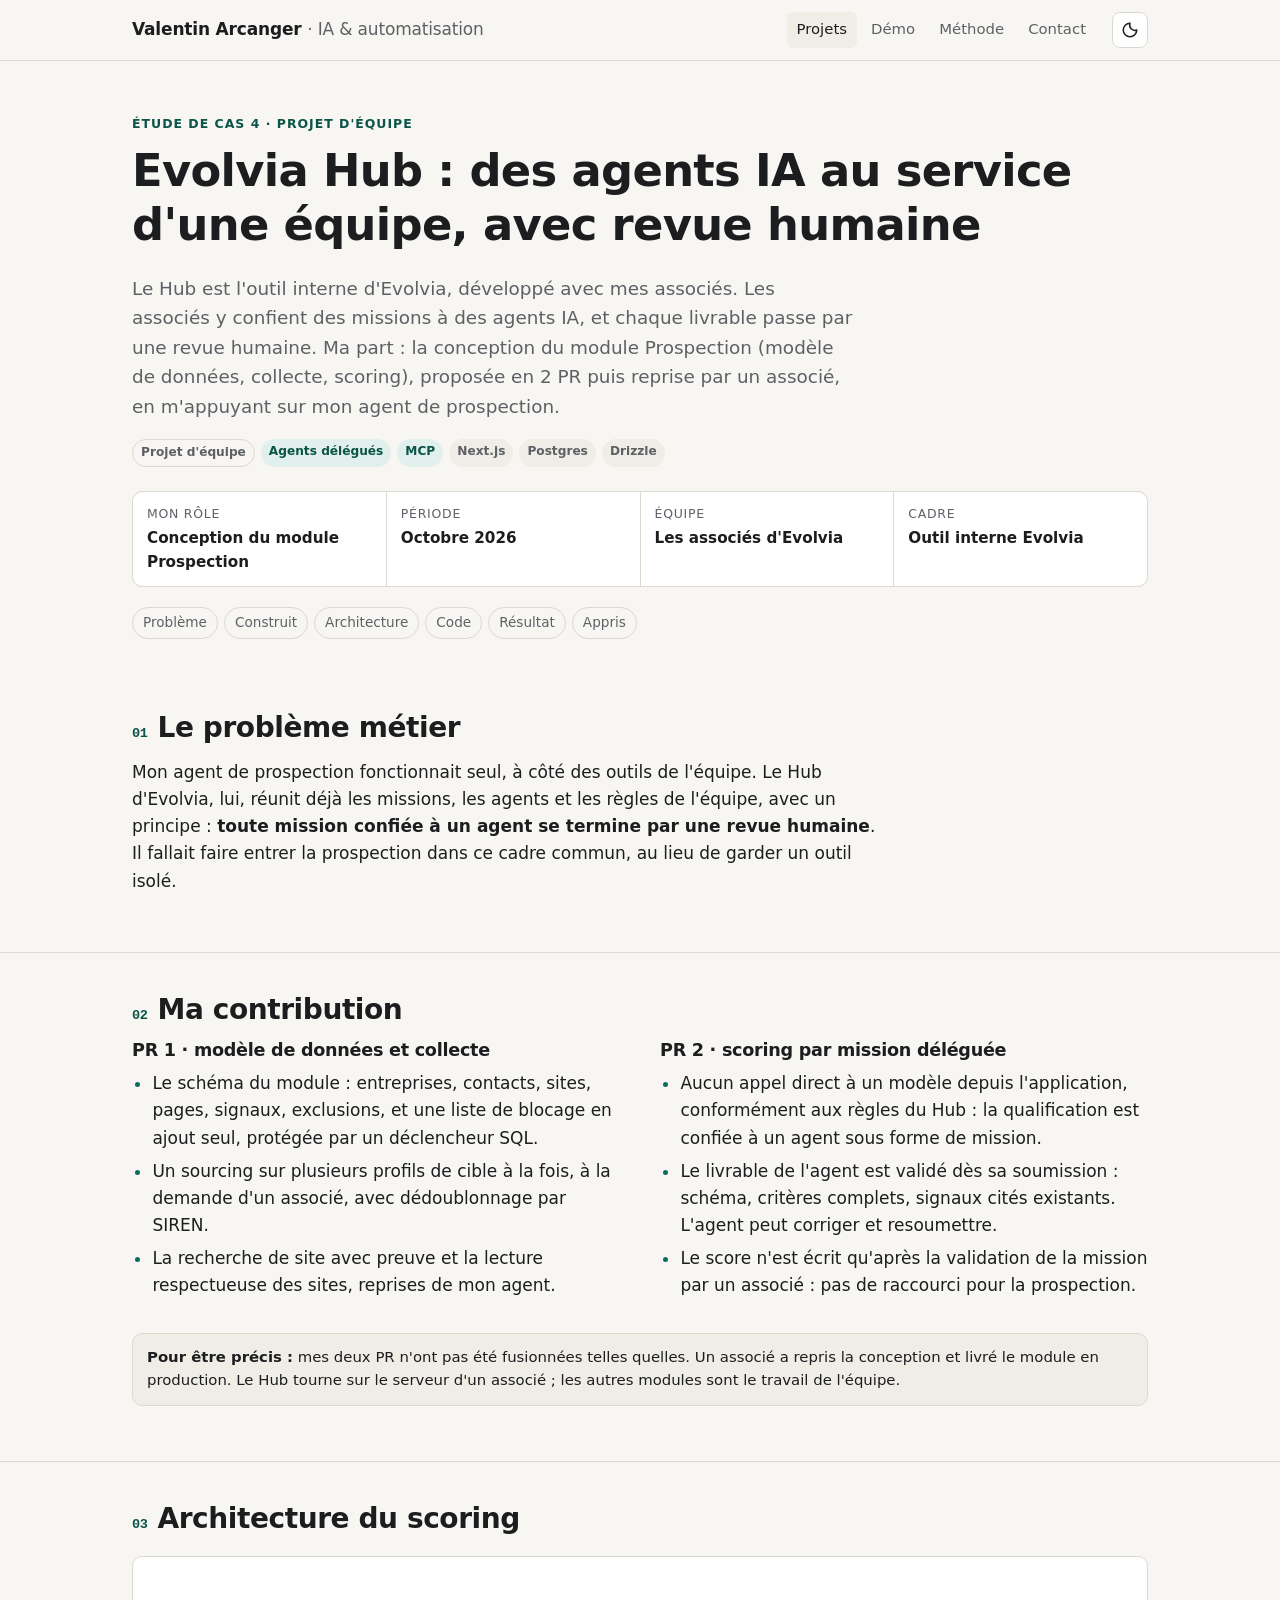
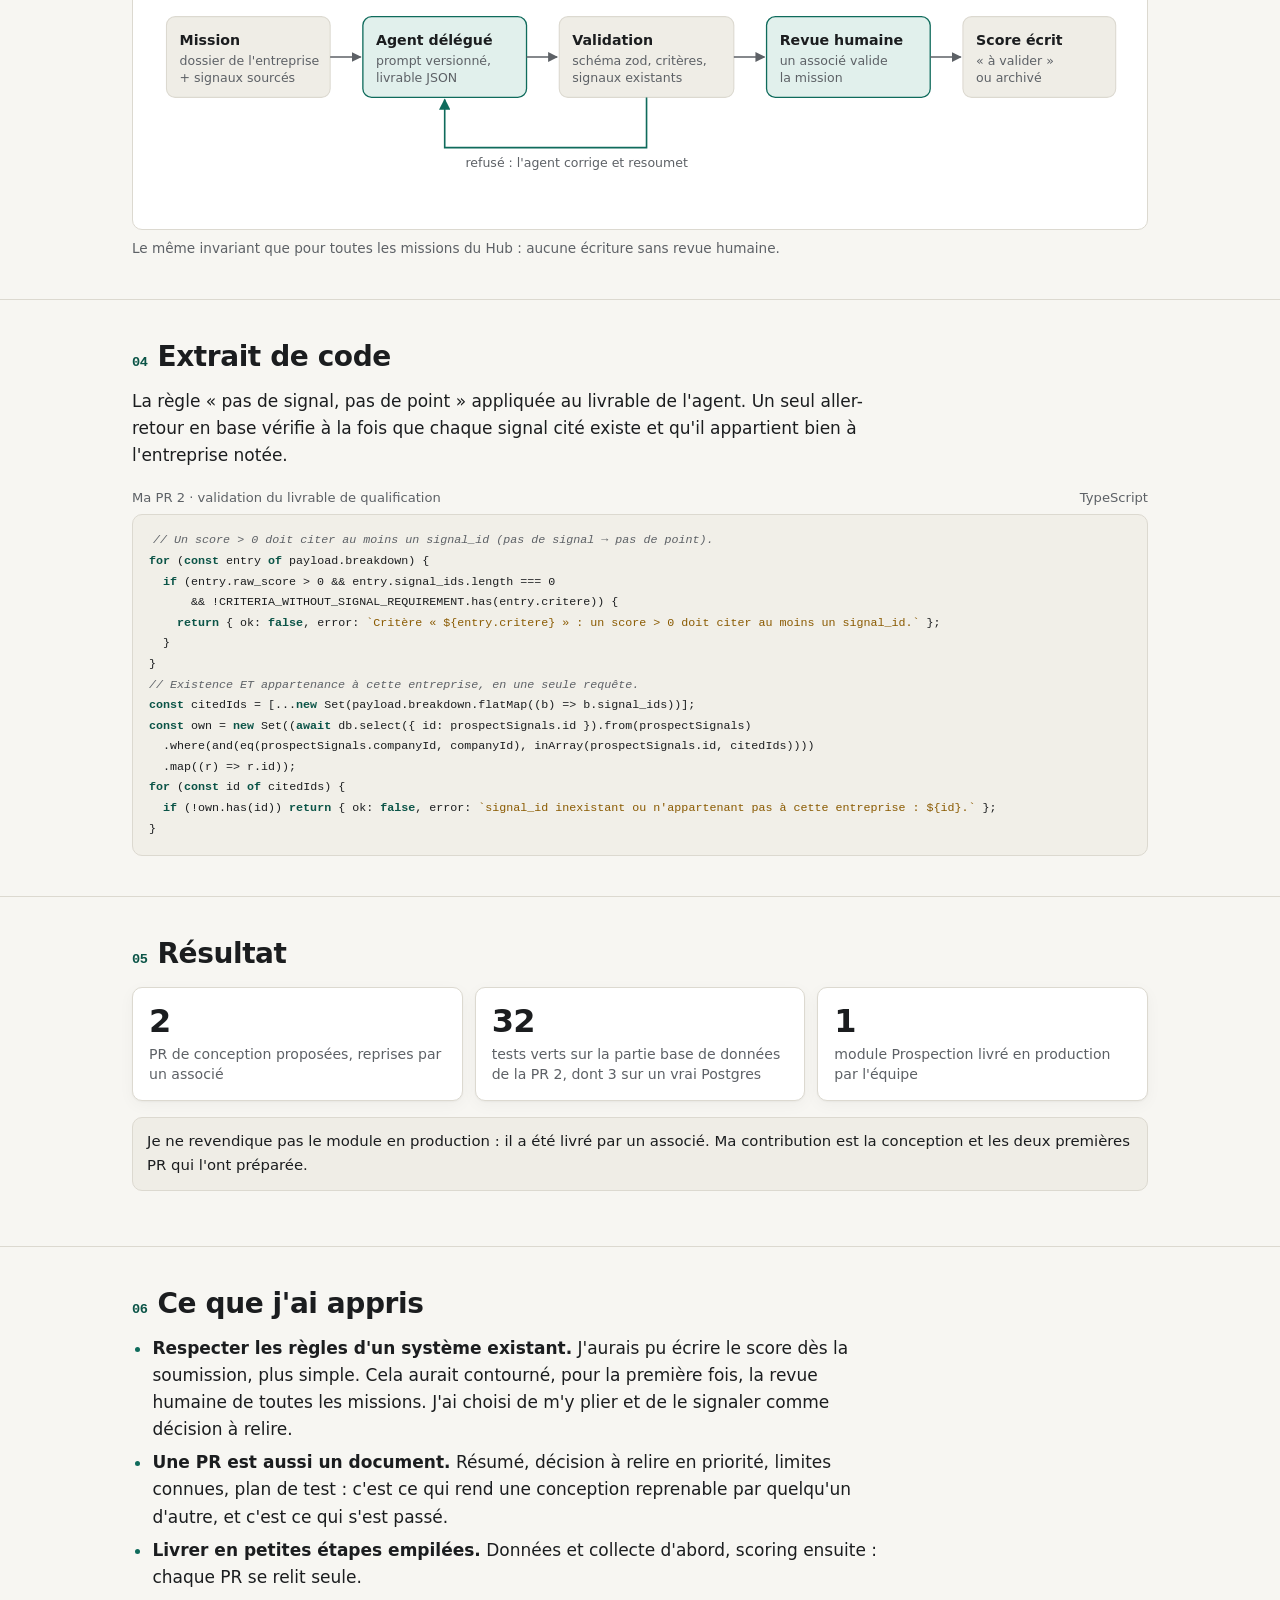
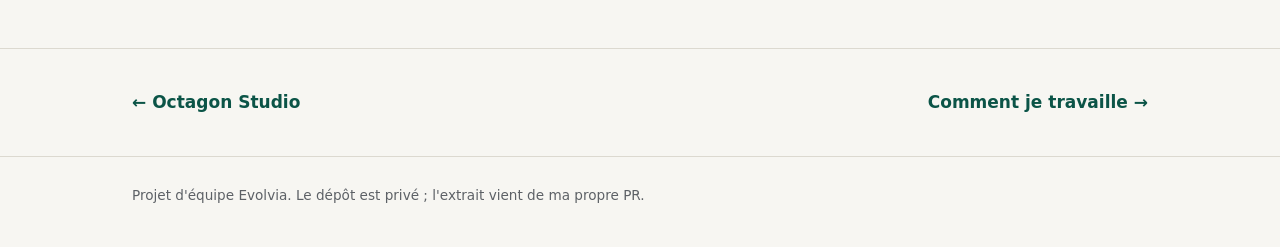
==== evolvia-hub.html @ 89339f16 "Portfolio : accueil, 4 études de cas, démo Score Algo Co-Authored-By: Claude Opus 5.5 <noreply@anthr" ====
<!doctype html>
<html lang="fr">
<head>
<meta charset="utf-8">
<meta name="viewport" content="width=device-width, initial-scale=1">
<title>Evolvia Hub — Valentin Arcanger</title>
<meta name="description" content="Étude de cas : le hub interne d'Evolvia, projet d'équipe ; conception du module Prospection.">
<link rel="icon" href="assets/favicon.svg" type="image/svg+xml">
<link rel="stylesheet" href="assets/style.css">
<script src="assets/theme.js"></script>
</head>
<body>
<header class="site-header">
  <div class="wrap">
    <a class="brand" href="index.html"><b class="full">Valentin Arcanger</b><b class="short">V. Arcanger</b> <span>· IA &amp; automatisation</span></a>
    <nav class="nav" aria-label="Navigation principale">
      <a href="index.html#projets" aria-current="page">Projets</a>
      <a href="demo.html">Démo</a>
      <a class="hide-sm" href="index.html#methode">Méthode</a>
      <a href="index.html#contact">Contact</a>
    </nav>
    <button class="theme-btn" type="button" aria-label="Changer de thème"><svg viewBox="0 0 24 24" fill="none" stroke="currentColor" stroke-width="2" stroke-linecap="round" stroke-linejoin="round" aria-hidden="true"><path d="M12 3a9 9 0 1 0 9 9 7 7 0 0 1-9-9z"/></svg></button>
  </div>
</header>

<main class="case">
  <div class="wrap">
    <div class="case-hero">
      <span class="eyebrow">Étude de cas 4 · projet d'équipe</span>
      <h1>Evolvia Hub : des agents IA au service d'une équipe, avec revue humaine</h1>
      <p class="lead">Le Hub est l'outil interne d'Evolvia, développé avec mes associés. Les associés y confient des missions à des agents IA, et chaque livrable passe par une revue humaine. Ma part : la conception du module Prospection (modèle de données, collecte, scoring), proposée en 2 PR puis reprise par un associé, en m'appuyant sur mon agent de prospection.</p>
      <div class="tags"><span class="tag status">Projet d'équipe</span><span class="tag ai">Agents délégués</span><span class="tag ai">MCP</span><span class="tag">Next.js</span><span class="tag">Postgres</span><span class="tag">Drizzle</span></div>
      <dl class="facts">
        <div><dt>Mon rôle</dt><dd>Conception du module Prospection</dd></div>
        <div><dt>Période</dt><dd>Octobre 2026</dd></div>
        <div><dt>Équipe</dt><dd>Les associés d'Evolvia</dd></div>
        <div><dt>Cadre</dt><dd>Outil interne Evolvia</dd></div>
      </dl>
      <nav class="toc" aria-label="Sommaire">
        <a href="#probleme">Problème</a><a href="#construit">Construit</a><a href="#architecture">Architecture</a><a href="#code">Code</a><a href="#resultat">Résultat</a><a href="#appris">Appris</a>
      </nav>
    </div>
  </div>

  <section id="probleme">
    <div class="wrap prose">
      <h2><span class="n">01</span>Le problème métier</h2>
      <p>Mon agent de prospection fonctionnait seul, à côté des outils de l'équipe. Le Hub d'Evolvia, lui, réunit déjà les missions, les agents et les règles de l'équipe, avec un principe : <b>toute mission confiée à un agent se termine par une revue humaine</b>. Il fallait faire entrer la prospection dans ce cadre commun, au lieu de garder un outil isolé.</p>
    </div>
  </section>

  <section id="construit">
    <div class="wrap">
      <h2><span class="n">02</span>Ma contribution</h2>
      <div class="split">
        <div class="prose">
          <h3>PR 1 · modèle de données et collecte</h3>
          <ul>
            <li>Le schéma du module : entreprises, contacts, sites, pages, signaux, exclusions, et une liste de blocage en ajout seul, protégée par un déclencheur SQL.</li>
            <li>Un sourcing sur plusieurs profils de cible à la fois, à la demande d'un associé, avec dédoublonnage par SIREN.</li>
            <li>La recherche de site avec preuve et la lecture respectueuse des sites, reprises de mon agent.</li>
          </ul>
        </div>
        <div class="prose">
          <h3>PR 2 · scoring par mission déléguée</h3>
          <ul>
            <li>Aucun appel direct à un modèle depuis l'application, conformément aux règles du Hub : la qualification est confiée à un agent sous forme de mission.</li>
            <li>Le livrable de l'agent est validé dès sa soumission : schéma, critères complets, signaux cités existants. L'agent peut corriger et resoumettre.</li>
            <li>Le score n'est écrit qu'après la validation de la mission par un associé : pas de raccourci pour la prospection.</li>
          </ul>
        </div>
      </div>
      <p class="note"><strong>Pour être précis :</strong> mes deux PR n'ont pas été fusionnées telles quelles. Un associé a repris la conception et livré le module en production. Le Hub tourne sur le serveur d'un associé ; les autres modules sont le travail de l'équipe.</p>
    </div>
  </section>

  <section id="architecture">
    <div class="wrap">
      <h2><span class="n">03</span>Architecture du scoring</h2>
      <figure>
        <div class="diagram">
          <svg viewBox="0 0 900 220" role="img" aria-labelledby="ha-t ha-d">
            <title id="ha-t">Scoring par mission déléguée</title>
            <desc id="ha-d">Le Hub crée une mission de qualification, un agent soumet un livrable JSON, le Hub le valide, un associé relit la mission, et seulement alors le score est écrit.</desc>
            <defs>
              <marker id="dh" viewBox="0 0 10 10" refX="9" refY="5" markerWidth="7" markerHeight="7" orient="auto"><path class="head" d="M0 0 L10 5 L0 10 z"/></marker>
              <marker id="dha" viewBox="0 0 10 10" refX="9" refY="5" markerWidth="7" markerHeight="7" orient="auto"><path class="head-accent" d="M0 0 L10 5 L0 10 z"/></marker>
            </defs>
            <rect class="box" x="16" y="40" width="150" height="74" rx="8"/><text x="28" y="66" class="t-head">Mission</text><text x="28" y="84" class="t-muted">dossier de l'entreprise</text><text x="28" y="100" class="t-muted">+ signaux sourcés</text>
            <rect class="box-accent" x="196" y="40" width="150" height="74" rx="8"/><text x="208" y="66" class="t-head">Agent délégué</text><text x="208" y="84" class="t-muted">prompt versionné,</text><text x="208" y="100" class="t-muted">livrable JSON</text>
            <rect class="box" x="376" y="40" width="160" height="74" rx="8"/><text x="388" y="66" class="t-head">Validation</text><text x="388" y="84" class="t-muted">schéma zod, critères,</text><text x="388" y="100" class="t-muted">signaux existants</text>
            <rect class="box-accent" x="566" y="40" width="150" height="74" rx="8"/><text x="578" y="66" class="t-head">Revue humaine</text><text x="578" y="84" class="t-muted">un associé valide</text><text x="578" y="100" class="t-muted">la mission</text>
            <rect class="box" x="746" y="40" width="140" height="74" rx="8"/><text x="758" y="66" class="t-head">Score écrit</text><text x="758" y="84" class="t-muted">« à valider »</text><text x="758" y="100" class="t-muted">ou archivé</text>
            <path class="arrow" d="M166 77 H194" marker-end="url(#dh)"/>
            <path class="arrow" d="M346 77 H374" marker-end="url(#dh)"/>
            <path class="arrow" d="M536 77 H564" marker-end="url(#dh)"/>
            <path class="arrow" d="M716 77 H744" marker-end="url(#dh)"/>
            <path class="arrow-accent" d="M456 114 V160 H271 V116" marker-end="url(#dha)"/>
            <text x="290" y="178" class="t-muted">refusé : l'agent corrige et resoumet</text>
          </svg>
        </div>
        <figcaption>Le même invariant que pour toutes les missions du Hub : aucune écriture sans revue humaine.</figcaption>
      </figure>
    </div>
  </section>

  <section id="code">
    <div class="wrap">
      <h2><span class="n">04</span>Extrait de code</h2>
      <div class="prose"><p>La règle « pas de signal, pas de point » appliquée au livrable de l'agent. Un seul aller-retour en base vérifie à la fois que chaque signal cité existe et qu'il appartient bien à l'entreprise notée.</p></div>
      <div class="code-head"><span>Ma PR 2 · validation du livrable de qualification</span><span>TypeScript</span></div>
<pre class="code"><code><span class="c">// Un score > 0 doit citer au moins un signal_id (pas de signal → pas de point).</span>
<span class="k">for</span> (<span class="k">const</span> entry <span class="k">of</span> payload.breakdown) {
  <span class="k">if</span> (entry.raw_score &gt; 0 &amp;&amp; entry.signal_ids.length === 0
      &amp;&amp; !CRITERIA_WITHOUT_SIGNAL_REQUIREMENT.has(entry.critere)) {
    <span class="k">return</span> { ok: <span class="k">false</span>, error: <span class="s">`Critère « ${entry.critere} » : un score &gt; 0 doit citer au moins un signal_id.`</span> };
  }
}
<span class="c">// Existence ET appartenance à cette entreprise, en une seule requête.</span>
<span class="k">const</span> citedIds = [...<span class="k">new</span> Set(payload.breakdown.flatMap((b) =&gt; b.signal_ids))];
<span class="k">const</span> own = <span class="k">new</span> Set((<span class="k">await</span> db.select({ id: prospectSignals.id }).from(prospectSignals)
  .where(and(eq(prospectSignals.companyId, companyId), inArray(prospectSignals.id, citedIds))))
  .map((r) =&gt; r.id));
<span class="k">for</span> (<span class="k">const</span> id <span class="k">of</span> citedIds) {
  <span class="k">if</span> (!own.has(id)) <span class="k">return</span> { ok: <span class="k">false</span>, error: <span class="s">`signal_id inexistant ou n'appartenant pas à cette entreprise : ${id}.`</span> };
}</code></pre>
    </div>
  </section>

  <section id="resultat">
    <div class="wrap">
      <h2><span class="n">05</span>Résultat</h2>
      <div class="results">
        <div class="stat"><b>2</b><span>PR de conception proposées, reprises par un associé</span></div>
        <div class="stat"><b>32</b><span>tests verts sur la partie base de données de la PR 2, dont 3 sur un vrai Postgres</span></div>
        <div class="stat"><b>1</b><span>module Prospection livré en production par l'équipe</span></div>
      </div>
      <p class="note">Je ne revendique pas le module en production : il a été livré par un associé. Ma contribution est la conception et les deux premières PR qui l'ont préparée.</p>
    </div>
  </section>

  <section id="appris">
    <div class="wrap prose">
      <h2><span class="n">06</span>Ce que j'ai appris</h2>
      <ul>
        <li><b>Respecter les règles d'un système existant.</b> J'aurais pu écrire le score dès la soumission, plus simple. Cela aurait contourné, pour la première fois, la revue humaine de toutes les missions. J'ai choisi de m'y plier et de le signaler comme décision à relire.</li>
        <li><b>Une PR est aussi un document.</b> Résumé, décision à relire en priorité, limites connues, plan de test : c'est ce qui rend une conception reprenable par quelqu'un d'autre, et c'est ce qui s'est passé.</li>
        <li><b>Livrer en petites étapes empilées.</b> Données et collecte d'abord, scoring ensuite : chaque PR se relit seule.</li>
      </ul>
    </div>
  </section>

  <section>
    <div class="wrap case-nav">
      <a href="octagon.html">← Octagon Studio</a>
      <a href="index.html#methode">Comment je travaille →</a>
    </div>
  </section>
</main>

<footer class="site-footer">
  <div class="wrap">Projet d'équipe Evolvia. Le dépôt est privé ; l'extrait vient de ma propre PR.</div>
</footer>
</body>
</html>
---- assets/style.css ----
/* Portfolio — Valentin Arcanger. Aucune dépendance externe. */

:root {
  --bg: #f7f6f2;
  --surface: #ffffff;
  --surface-2: #efede6;
  --text: #1b1d1f;
  --muted: #5d6166;
  --line: #dcd9d0;
  --accent: #0f6b5c;
  --accent-soft: #e1f0ec;
  --accent-text: #0b5447;
  --warn: #8a5a00;
  --warn-soft: #fbf0d9;
  --code-bg: #f1efe8;
  --shadow: 0 1px 2px rgb(0 0 0 / 0.04), 0 4px 16px rgb(0 0 0 / 0.04);
  --radius: 10px;
  --maxw: 1080px;
  --font: ui-sans-serif, system-ui, -apple-system, "Segoe UI", Roboto, "Helvetica Neue", Arial, sans-serif;
  --mono: ui-monospace, "SF Mono", Menlo, Consolas, "Liberation Mono", monospace;
  color-scheme: light;
}

@media (prefers-color-scheme: dark) {
  :root:not([data-theme="light"]) {
    --bg: #121416;
    --surface: #1a1d20;
    --surface-2: #22262a;
    --text: #e9e7e2;
    --muted: #a3a7ab;
    --line: #2f3439;
    --accent: #4cc2aa;
    --accent-soft: #15302b;
    --accent-text: #7fd9c6;
    --warn: #e7b65a;
    --warn-soft: #2e2615;
    --code-bg: #16191c;
    --shadow: none;
    color-scheme: dark;
  }
}
:root[data-theme="dark"] {
  --bg: #121416;
  --surface: #1a1d20;
  --surface-2: #22262a;
  --text: #e9e7e2;
  --muted: #a3a7ab;
  --line: #2f3439;
  --accent: #4cc2aa;
  --accent-soft: #15302b;
  --accent-text: #7fd9c6;
  --warn: #e7b65a;
  --warn-soft: #2e2615;
  --code-bg: #16191c;
  --shadow: none;
  color-scheme: dark;
}

*, *::before, *::after { box-sizing: border-box; }
html { -webkit-text-size-adjust: 100%; scroll-behavior: smooth; }
body {
  margin: 0;
  background: var(--bg);
  color: var(--text);
  font: 400 17px/1.6 var(--font);
  -webkit-font-smoothing: antialiased;
}
img, svg { max-width: 100%; height: auto; display: block; }
a { color: var(--accent-text); text-underline-offset: 3px; text-decoration-thickness: 1px; }
a:hover { text-decoration-thickness: 2px; }
:focus-visible { outline: 2px solid var(--accent); outline-offset: 2px; border-radius: 4px; }
[hidden] { display: none !important; }

h1, h2, h3 { line-height: 1.2; letter-spacing: -0.015em; margin: 0 0 0.5em; }
h1 { font-size: clamp(1.9rem, 4.2vw, 2.8rem); font-weight: 700; }
h2 { font-size: clamp(1.35rem, 2.6vw, 1.75rem); font-weight: 650; margin-top: 0; }
h3 { font-size: 1.1rem; font-weight: 650; }
p { margin: 0 0 1em; }
ul, ol { padding-left: 1.2em; margin: 0 0 1em; }
li { margin-bottom: 0.35em; }
code { font-family: var(--mono); font-size: 0.88em; background: var(--code-bg); padding: 0.1em 0.35em; border-radius: 4px; }
small, .small { font-size: 0.875rem; }
.muted { color: var(--muted); }

.wrap { max-width: var(--maxw); margin: 0 auto; padding: 0 16px; }
@media (min-width: 720px) { .wrap { padding: 0 32px; } }

/* ── En-tête ─────────────────────────────────────────────────────────── */
.site-header {
  position: sticky; top: 0; z-index: 10;
  background: color-mix(in srgb, var(--bg) 88%, transparent);
  backdrop-filter: saturate(1.4) blur(8px);
  -webkit-backdrop-filter: saturate(1.4) blur(8px);
  border-bottom: 1px solid var(--line);
}
.site-header .wrap { display: flex; align-items: center; gap: 16px; min-height: 60px; }
.brand { font-weight: 700; color: var(--text); text-decoration: none; letter-spacing: -0.01em; white-space: nowrap; }
.brand span { color: var(--muted); font-weight: 500; }
.brand b { font-weight: 700; }
.brand .short { display: none; }
.nav { display: flex; gap: 4px; margin-left: auto; align-items: center; }
.nav a {
  color: var(--muted); text-decoration: none; font-size: 0.93rem;
  padding: 6px 10px; border-radius: 6px;
}
.nav a:hover, .nav a[aria-current="page"] { color: var(--text); background: var(--surface-2); }
.theme-btn {
  border: 1px solid var(--line); background: var(--surface); color: var(--text);
  width: 36px; height: 36px; border-radius: 8px; cursor: pointer; display: grid; place-items: center;
  flex: none;
}
.theme-btn svg { width: 18px; height: 18px; }
@media (max-width: 640px) {
  .nav .hide-sm { display: none; }
  .brand span, .brand .full { display: none; }
  .brand .short { display: inline; }
  .site-header .wrap { gap: 8px; }
  .brand { min-width: 0; overflow: hidden; text-overflow: ellipsis; font-size: 0.95rem; }
  .nav { gap: 0; }
  .nav a { padding: 6px 7px; font-size: 0.88rem; }
}

/* ── Sections ────────────────────────────────────────────────────────── */
section { padding: 56px 0; }
section + section { border-top: 1px solid var(--line); }
.eyebrow {
  display: inline-block; font-size: 0.78rem; font-weight: 600; letter-spacing: 0.08em;
  text-transform: uppercase; color: var(--accent-text); margin-bottom: 10px;
}
.lead { font-size: 1.15rem; color: var(--muted); max-width: 62ch; }

.hero { padding: 64px 0 48px; }
.hero h1 { max-width: 22ch; }
.hero .lead { margin-top: 12px; }
.hero-actions { display: flex; flex-wrap: wrap; gap: 10px; margin-top: 24px; }

.btn {
  display: inline-flex; align-items: center; gap: 8px; text-decoration: none;
  padding: 10px 16px; border-radius: 8px; font-weight: 600; font-size: 0.95rem;
  border: 1px solid var(--line); color: var(--text); background: var(--surface);
}
.btn:hover { border-color: var(--muted); }
.btn.primary { background: var(--accent); border-color: var(--accent); color: #fff; }
:root[data-theme="dark"] .btn.primary { color: #0d1a17; }
@media (prefers-color-scheme: dark) { :root:not([data-theme="light"]) .btn.primary { color: #0d1a17; } }

/* ── Chiffres ────────────────────────────────────────────────────────── */
.stats { display: grid; grid-template-columns: repeat(2, 1fr); gap: 12px; margin-top: 36px; }
@media (min-width: 860px) { .stats { grid-template-columns: repeat(4, 1fr); } }
.stat {
  background: var(--surface); border: 1px solid var(--line); border-radius: var(--radius);
  padding: 16px; box-shadow: var(--shadow);
}
.stat b { display: block; font-size: clamp(1.5rem, 3vw, 2rem); line-height: 1.1; letter-spacing: -0.02em; font-variant-numeric: tabular-nums; }
.stat span { display: block; color: var(--muted); font-size: 0.88rem; margin-top: 6px; line-height: 1.4; }
.estimate {
  margin-top: 12px; padding: 12px 14px; border-radius: var(--radius);
  background: var(--warn-soft); color: var(--text); font-size: 0.93rem;
  border: 1px solid color-mix(in srgb, var(--warn) 30%, transparent);
}
.estimate strong { color: var(--warn); }

/* ── Cartes projets ──────────────────────────────────────────────────── */
.projects { display: grid; gap: 16px; margin-top: 24px; }
@media (min-width: 860px) { .projects { grid-template-columns: repeat(2, 1fr); } .projects .card.main { grid-column: 1 / -1; } }
.card {
  position: relative; display: flex; flex-direction: column; gap: 10px;
  background: var(--surface); border: 1px solid var(--line); border-radius: var(--radius);
  padding: 22px; box-shadow: var(--shadow); color: inherit; text-decoration: none;
  transition: border-color 0.15s;
}
.card:hover { border-color: var(--accent); }
.card h3 { font-size: 1.2rem; margin: 0; }
.card p { margin: 0; color: var(--muted); }
.card .more { margin-top: auto; padding-top: 6px; font-weight: 600; color: var(--accent-text); font-size: 0.93rem; }
.tags { display: flex; flex-wrap: wrap; gap: 6px; }
.tag {
  font-size: 0.76rem; font-weight: 600; padding: 3px 8px; border-radius: 999px;
  background: var(--surface-2); color: var(--muted); white-space: nowrap;
}
.tag.ai { background: var(--accent-soft); color: var(--accent-text); }
.tag.status { background: transparent; border: 1px solid var(--line); }
.card-figures { display: flex; flex-wrap: wrap; gap: 8px 22px; font-size: 0.9rem; color: var(--muted); }
.card-figures b { color: var(--text); font-variant-numeric: tabular-nums; }

/* ── Méthode ─────────────────────────────────────────────────────────── */
.steps { display: grid; gap: 12px; margin-top: 24px; counter-reset: step; }
@media (min-width: 860px) { .steps { grid-template-columns: repeat(5, 1fr); } }
.step {
  background: var(--surface); border: 1px solid var(--line); border-radius: var(--radius);
  padding: 16px; counter-increment: step;
}
.step::before {
  content: counter(step, decimal-leading-zero); display: block;
  font: 600 0.8rem var(--mono); color: var(--accent-text); margin-bottom: 6px;
}
.step h3 { margin-bottom: 6px; }
.step p { margin: 0; font-size: 0.92rem; color: var(--muted); }

.split { display: grid; gap: 24px; }
@media (min-width: 860px) { .split { grid-template-columns: 1fr 1fr; gap: 40px; } }

.others { display: grid; gap: 12px; margin-top: 16px; }
.other { border-left: 3px solid var(--line); padding: 2px 0 2px 14px; }
.other h3 { margin: 0 0 4px; font-size: 1rem; }
.other p { margin: 0; color: var(--muted); font-size: 0.95rem; }

/* ── Étude de cas ────────────────────────────────────────────────────── */
.case-hero { padding: 48px 0 32px; }
.case-hero .tags { margin-top: 14px; }
.facts {
  display: grid; grid-template-columns: repeat(2, 1fr); gap: 1px; margin-top: 24px;
  background: var(--line); border: 1px solid var(--line); border-radius: var(--radius); overflow: hidden;
}
@media (min-width: 720px) { .facts { grid-template-columns: repeat(4, 1fr); } }
.facts div { background: var(--surface); padding: 12px 14px; }
.facts dt { font-size: 0.78rem; color: var(--muted); text-transform: uppercase; letter-spacing: 0.06em; }
.facts dd { margin: 2px 0 0; font-weight: 600; font-size: 0.95rem; }

.toc { display: flex; flex-wrap: wrap; gap: 6px; margin-top: 20px; }
.toc a { font-size: 0.85rem; text-decoration: none; padding: 4px 10px; border: 1px solid var(--line); border-radius: 999px; color: var(--muted); }
.toc a:hover { color: var(--text); border-color: var(--muted); }

.case section { padding: 40px 0; }
.case h2 { display: flex; align-items: baseline; gap: 10px; }
.case h2 .n { font: 600 0.85rem var(--mono); color: var(--accent-text); }
.prose > * { max-width: 70ch; }
.prose > pre, .prose > figure { max-width: none; }
.prose ul li::marker { color: var(--accent); }

figure { margin: 20px 0 0; }
figcaption { font-size: 0.85rem; color: var(--muted); margin-top: 8px; }
.diagram {
  background: var(--surface); border: 1px solid var(--line); border-radius: var(--radius);
  padding: 16px; overflow-x: auto;
}
.diagram svg { min-width: 640px; width: 100%; }
.diagram text { font-family: var(--font); fill: var(--text); font-size: 13px; }
.diagram .t-muted { fill: var(--muted); font-size: 11.5px; }
.diagram .t-head { font-weight: 650; }
.diagram .box { fill: var(--surface-2); stroke: var(--line); stroke-width: 1; }
.diagram .box-accent { fill: var(--accent-soft); stroke: var(--accent); stroke-width: 1.2; }
.diagram .box-dash { fill: none; stroke: var(--line); stroke-dasharray: 4 4; }
.diagram .arrow { stroke: var(--muted); stroke-width: 1.3; fill: none; }
.diagram .arrow-accent { stroke: var(--accent); stroke-width: 1.5; fill: none; }
.diagram .head { fill: var(--muted); }
.diagram .head-accent { fill: var(--accent); }

pre.code {
  margin: 16px 0 0; background: var(--code-bg); border: 1px solid var(--line); border-radius: var(--radius);
  padding: 16px; overflow-x: auto; font: 0.83rem/1.55 var(--mono); tab-size: 2;
}
pre.code .c { color: var(--muted); font-style: italic; }
pre.code .k { color: var(--accent-text); font-weight: 600; }
pre.code .s { color: var(--warn); }
.code-head { display: flex; justify-content: space-between; gap: 12px; font-size: 0.82rem; color: var(--muted); margin-top: 16px; }
.code-head + pre.code { margin-top: 6px; }

.results { display: grid; grid-template-columns: repeat(2, 1fr); gap: 12px; margin-top: 16px; }
@media (min-width: 860px) { .results { grid-template-columns: repeat(3, 1fr); } }
.note {
  margin-top: 16px; padding: 12px 14px; border-radius: var(--radius); font-size: 0.93rem;
  background: var(--surface-2); border: 1px solid var(--line);
}
.note.warn { background: var(--warn-soft); border-color: color-mix(in srgb, var(--warn) 30%, transparent); }
.note strong { color: var(--text); }

.shot { border: 1px solid var(--line); border-radius: var(--radius); overflow: hidden; background: var(--surface); }

.case-nav { display: flex; justify-content: space-between; gap: 12px; flex-wrap: wrap; }
.case-nav a { text-decoration: none; font-weight: 600; }

/* ── Démo ────────────────────────────────────────────────────────────── */
.demo-grid { display: grid; gap: 20px; margin-top: 24px; }
.demo-grid > * { min-width: 0; }
@media (min-width: 960px) { .demo-grid { grid-template-columns: 300px 1fr; align-items: start; } }
.panel {
  background: var(--surface); border: 1px solid var(--line); border-radius: var(--radius);
  padding: 18px; box-shadow: var(--shadow);
}
.panel h3 { margin-bottom: 4px; }
.weights label { display: grid; grid-template-columns: 1fr auto; gap: 2px 8px; font-size: 0.9rem; margin-top: 12px; }
.weights input[type="range"] { grid-column: 1 / -1; width: 100%; accent-color: var(--accent); }
.weights output { font: 600 0.85rem var(--mono); color: var(--accent-text); }
.btn-small { font-size: 0.85rem; padding: 6px 10px; margin-top: 14px; cursor: pointer; }

.table-wrap { overflow-x: auto; border: 1px solid var(--line); border-radius: var(--radius); background: var(--surface); }
table { width: 100%; border-collapse: collapse; font-size: 0.88rem; min-width: 620px; }
th, td { padding: 8px 10px; text-align: left; border-bottom: 1px solid var(--line); white-space: nowrap; }
th { font-size: 0.75rem; text-transform: uppercase; letter-spacing: 0.05em; color: var(--muted); font-weight: 600; background: var(--surface-2); }
td.num, th.num { text-align: right; font-variant-numeric: tabular-nums; }
tr:last-child td { border-bottom: 0; }
.score {
  display: inline-block; min-width: 2.6em; text-align: center; font-weight: 700; font-variant-numeric: tabular-nums;
  padding: 2px 6px; border-radius: 6px; background: var(--surface-2);
}
.score.hi { background: var(--accent-soft); color: var(--accent-text); }
.score.lo { background: var(--warn-soft); color: var(--warn); }

.recos { display: grid; gap: 10px; margin-top: 12px; }
.reco { border: 1px solid var(--line); border-radius: var(--radius); padding: 12px 14px; background: var(--surface); }
.reco h4 { margin: 0 0 4px; font-size: 0.98rem; }
.reco p { margin: 0; font-size: 0.9rem; color: var(--muted); }
.reco .action { color: var(--text); margin-top: 6px; }
.prio { font-size: 0.72rem; font-weight: 700; text-transform: uppercase; letter-spacing: 0.06em; color: var(--accent-text); }

.tabs { display: flex; gap: 4px; border-bottom: 1px solid var(--line); margin-top: 24px; overflow-x: auto; }
.tabs button {
  background: none; border: 0; border-bottom: 2px solid transparent; color: var(--muted);
  font: 600 0.92rem var(--font); padding: 10px 12px; cursor: pointer; white-space: nowrap;
}
.tabs button[aria-selected="true"] { color: var(--text); border-bottom-color: var(--accent); }
.tabpanel { padding-top: 16px; }
pre.json { max-height: 420px; }

/* ── Pied de page ────────────────────────────────────────────────────── */
.contact-list { list-style: none; padding: 0; display: grid; gap: 8px; }
.contact-list li { display: flex; gap: 10px; flex-wrap: wrap; }
.contact-list .k { color: var(--muted); min-width: 90px; }
.todo { color: var(--warn); font-weight: 600; }
footer.site-footer { border-top: 1px solid var(--line); padding: 28px 0 40px; color: var(--muted); font-size: 0.85rem; }
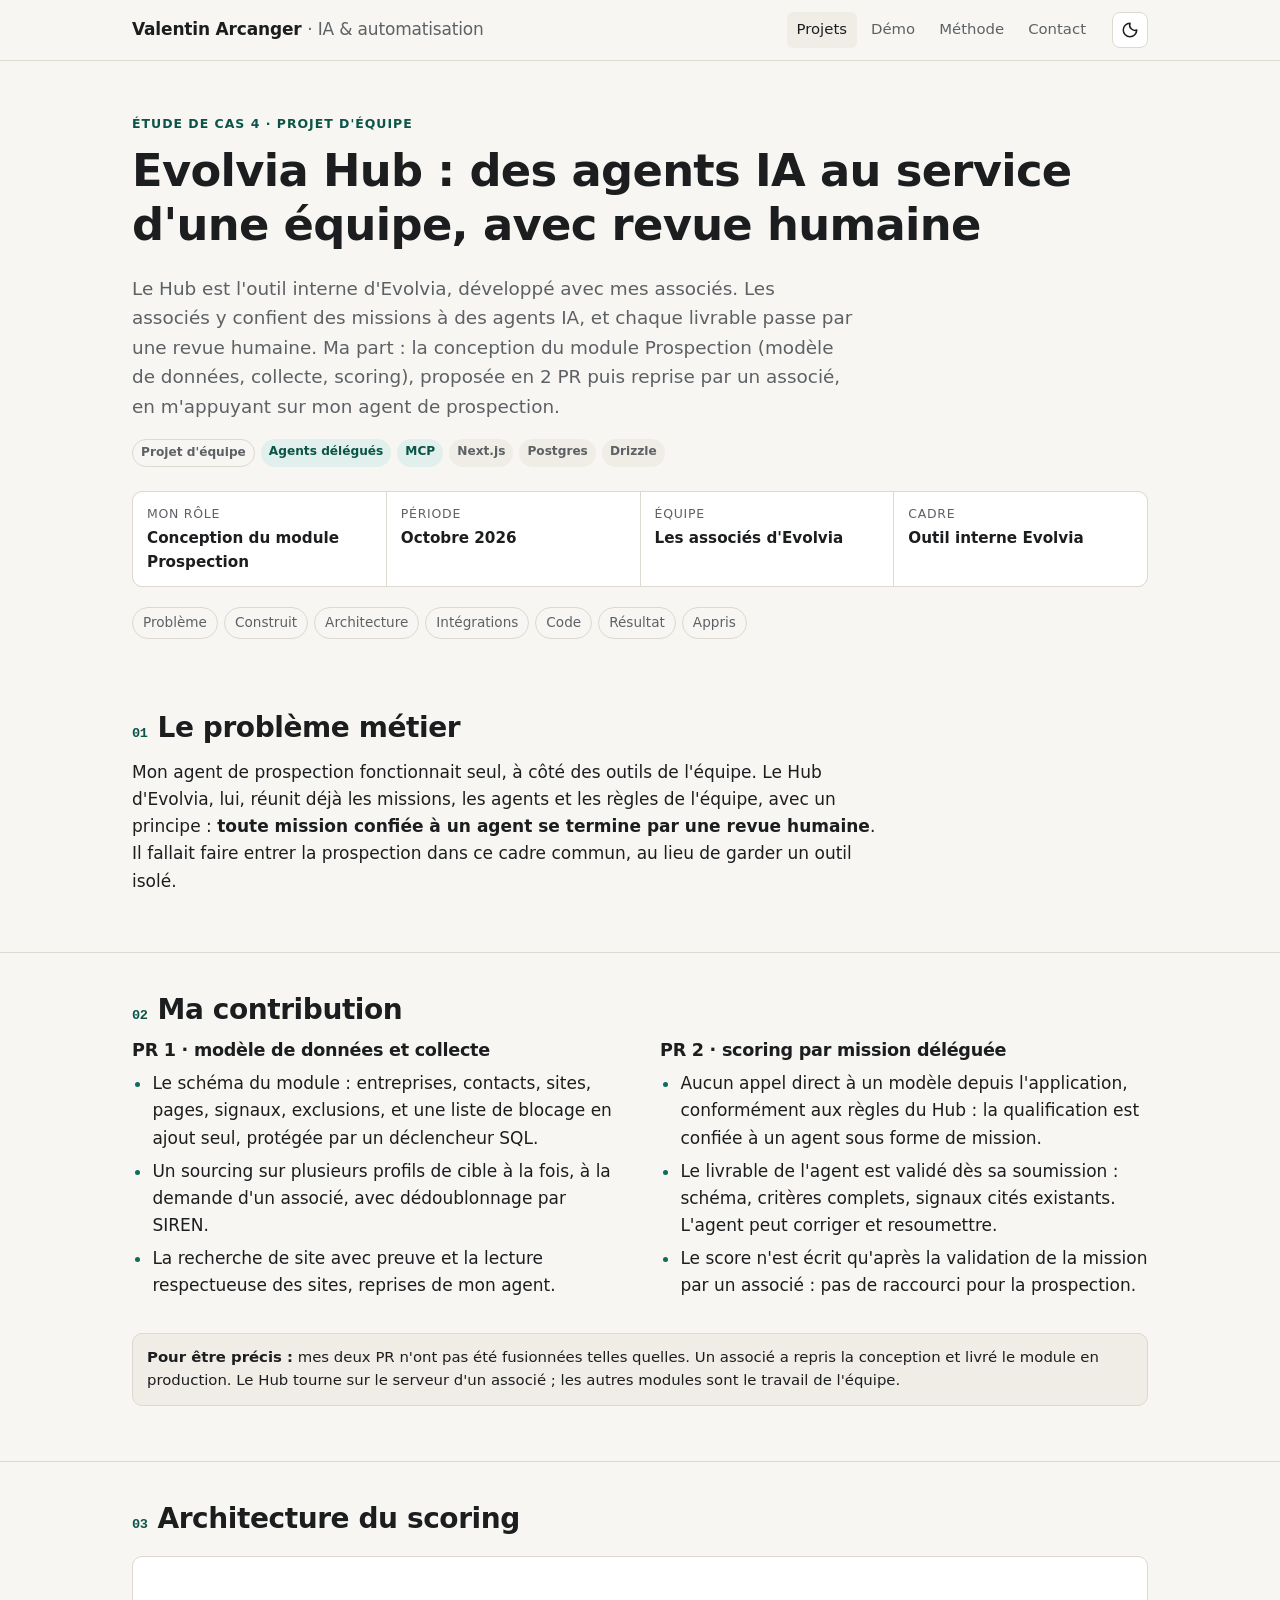
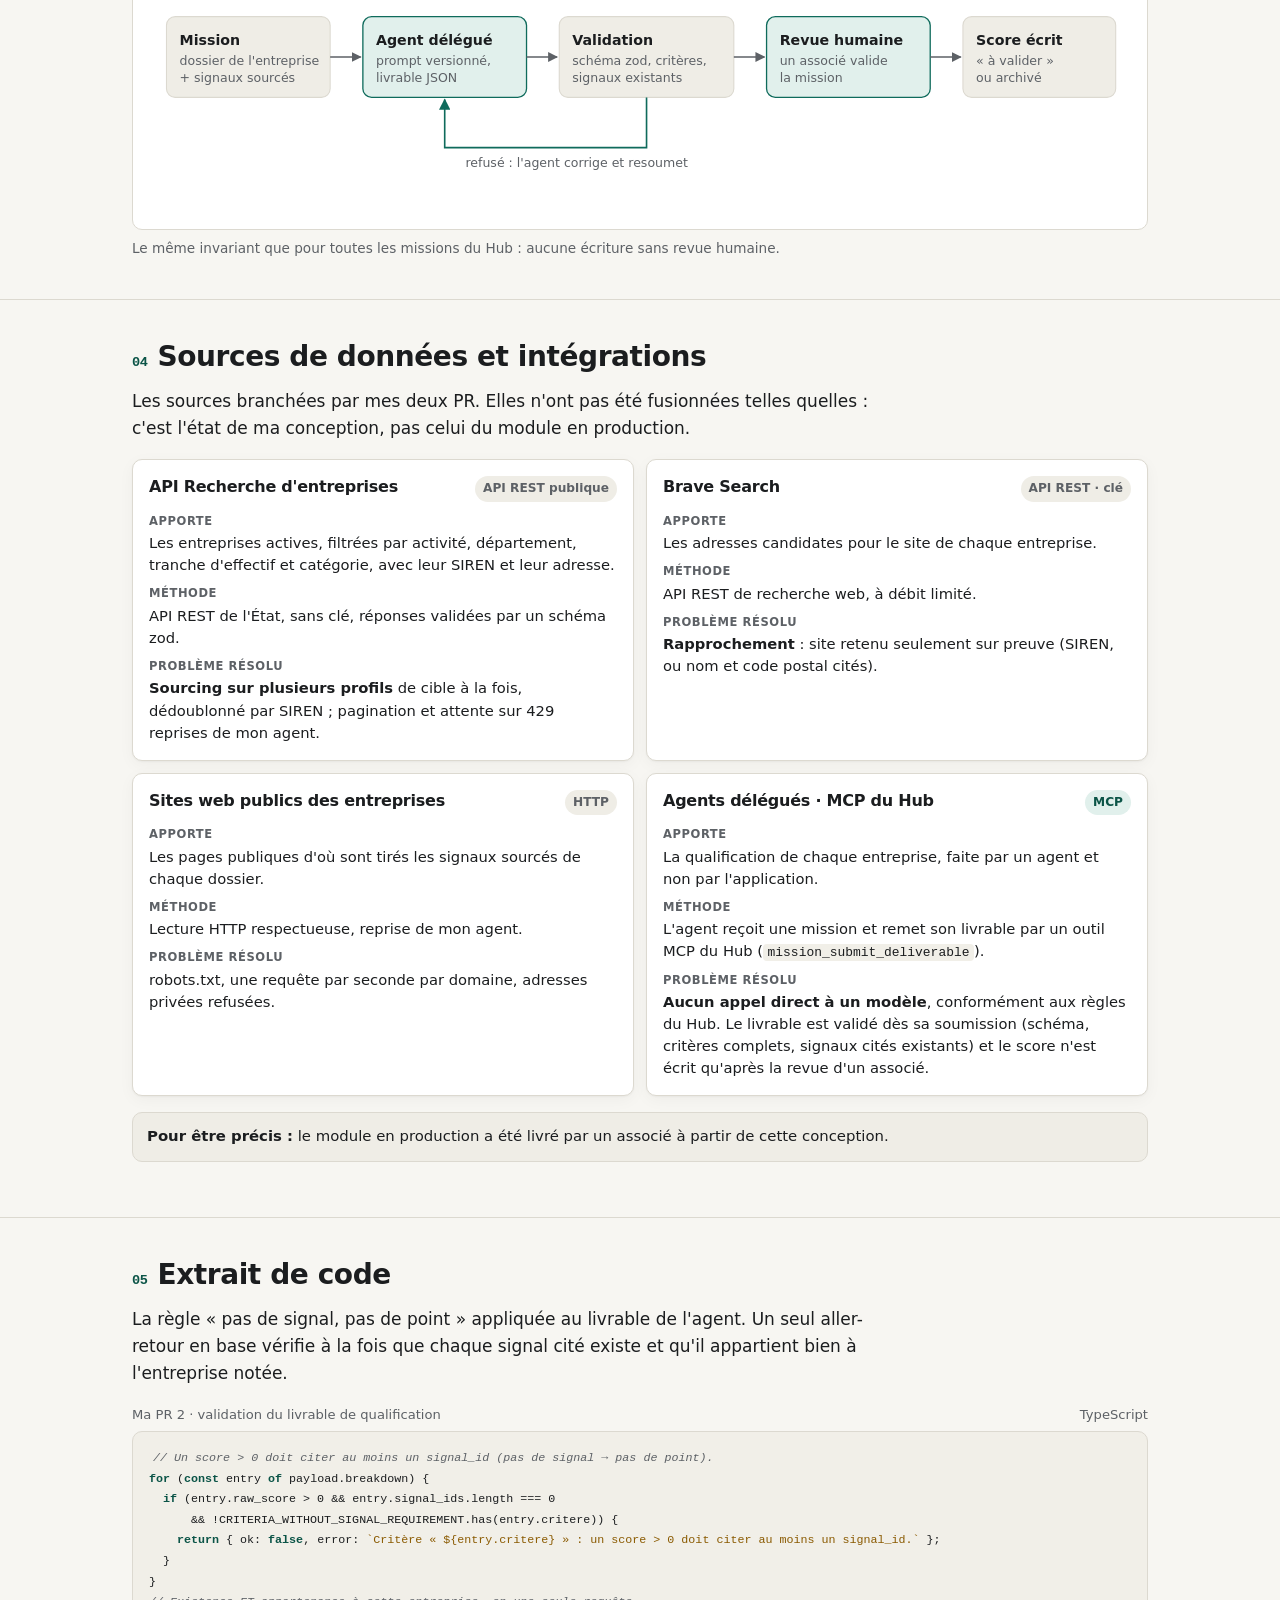
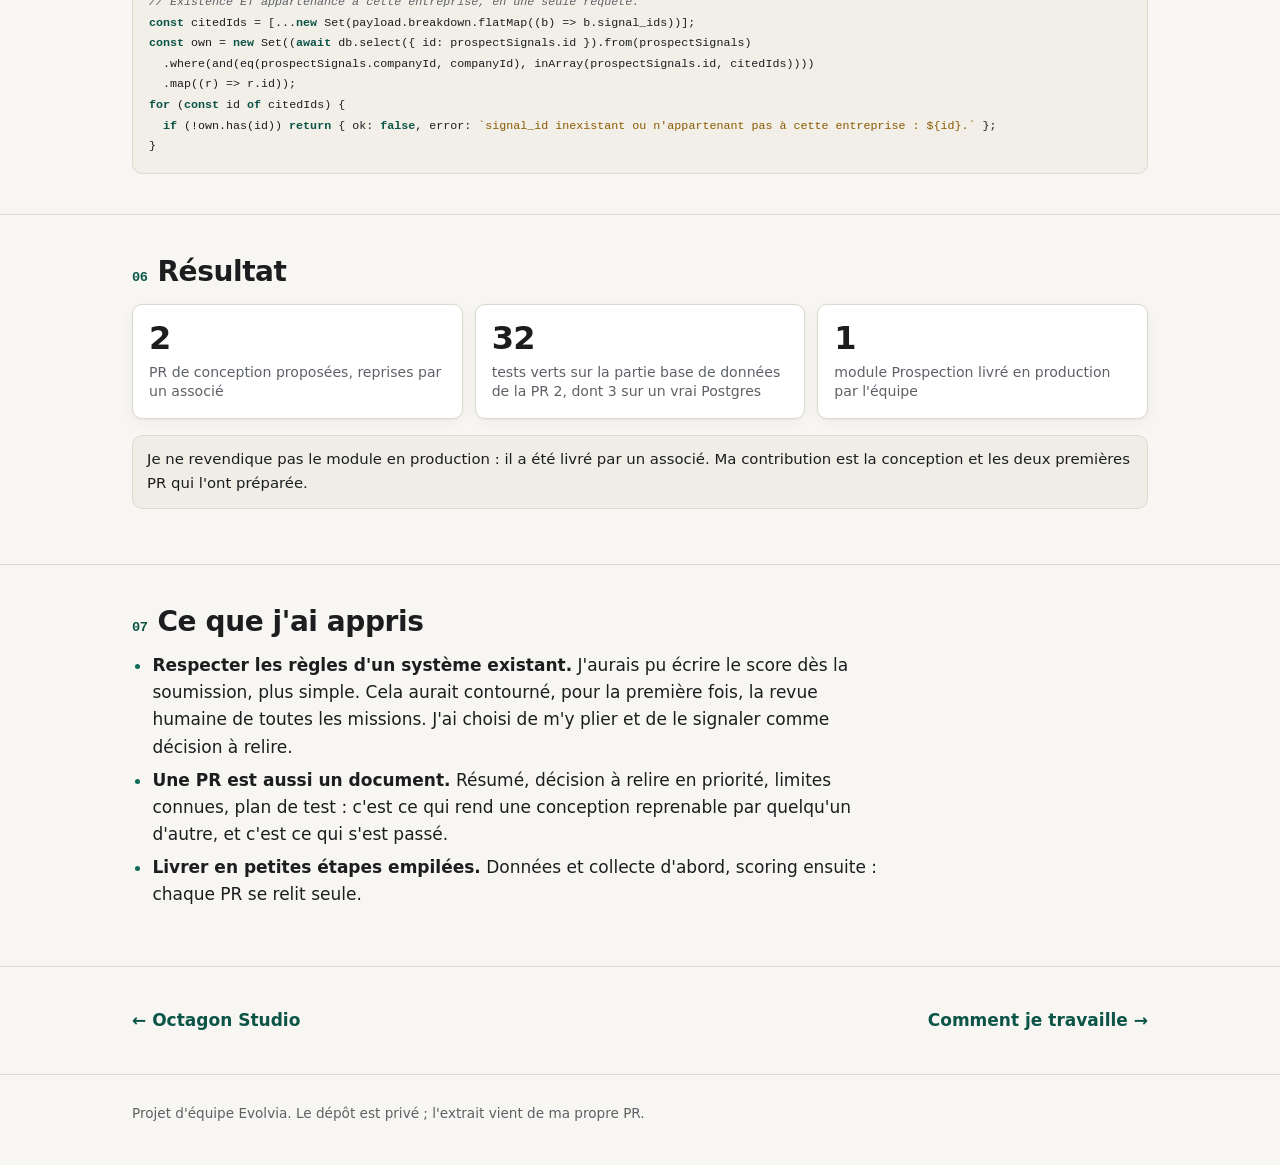
==== commit dff967ac: "Études de cas : bloc « Sources de données et intégrations » - Inventaire tiré du code pour chaque ét" ====
--- a/evolvia-hub.html
+++ b/evolvia-hub.html
@@ -37,7 +37,7 @@
         <div><dt>Cadre</dt><dd>Outil interne Evolvia</dd></div>
       </dl>
       <nav class="toc" aria-label="Sommaire">
-        <a href="#probleme">Problème</a><a href="#construit">Construit</a><a href="#architecture">Architecture</a><a href="#code">Code</a><a href="#resultat">Résultat</a><a href="#appris">Appris</a>
+        <a href="#probleme">Problème</a><a href="#construit">Construit</a><a href="#architecture">Architecture</a><a href="#integrations">Intégrations</a><a href="#code">Code</a><a href="#resultat">Résultat</a><a href="#appris">Appris</a>
       </nav>
     </div>
   </div>
@@ -104,9 +104,53 @@
     </div>
   </section>
 
+  <section id="integrations">
+    <div class="wrap">
+      <h2><span class="n">04</span>Sources de données et intégrations</h2>
+      <div class="prose">
+        <p>Les sources branchées par mes deux PR. Elles n'ont pas été fusionnées telles quelles : c'est l'état de ma conception, pas celui du module en production.</p>
+      </div>
+      <div class="integrations">
+        <article class="integ">
+          <div class="integ-head"><h3>API Recherche d'entreprises</h3><span class="tag">API REST publique</span></div>
+          <dl>
+            <div><dt>Apporte</dt><dd>Les entreprises actives, filtrées par activité, département, tranche d'effectif et catégorie, avec leur SIREN et leur adresse.</dd></div>
+            <div><dt>Méthode</dt><dd>API REST de l'État, sans clé, réponses validées par un schéma zod.</dd></div>
+            <div><dt>Problème résolu</dt><dd><b>Sourcing sur plusieurs profils</b> de cible à la fois, dédoublonné par SIREN ; pagination et attente sur 429 reprises de mon agent.</dd></div>
+          </dl>
+        </article>
+        <article class="integ">
+          <div class="integ-head"><h3>Brave Search</h3><span class="tag">API REST · clé</span></div>
+          <dl>
+            <div><dt>Apporte</dt><dd>Les adresses candidates pour le site de chaque entreprise.</dd></div>
+            <div><dt>Méthode</dt><dd>API REST de recherche web, à débit limité.</dd></div>
+            <div><dt>Problème résolu</dt><dd><b>Rapprochement</b> : site retenu seulement sur preuve (SIREN, ou nom et code postal cités).</dd></div>
+          </dl>
+        </article>
+        <article class="integ">
+          <div class="integ-head"><h3>Sites web publics des entreprises</h3><span class="tag">HTTP</span></div>
+          <dl>
+            <div><dt>Apporte</dt><dd>Les pages publiques d'où sont tirés les signaux sourcés de chaque dossier.</dd></div>
+            <div><dt>Méthode</dt><dd>Lecture HTTP respectueuse, reprise de mon agent.</dd></div>
+            <div><dt>Problème résolu</dt><dd>robots.txt, une requête par seconde par domaine, adresses privées refusées.</dd></div>
+          </dl>
+        </article>
+        <article class="integ">
+          <div class="integ-head"><h3>Agents délégués · MCP du Hub</h3><span class="tag ai">MCP</span></div>
+          <dl>
+            <div><dt>Apporte</dt><dd>La qualification de chaque entreprise, faite par un agent et non par l'application.</dd></div>
+            <div><dt>Méthode</dt><dd>L'agent reçoit une mission et remet son livrable par un outil MCP du Hub (<code>mission_submit_deliverable</code>).</dd></div>
+            <div><dt>Problème résolu</dt><dd><b>Aucun appel direct à un modèle</b>, conformément aux règles du Hub. Le livrable est validé dès sa soumission (schéma, critères complets, signaux cités existants) et le score n'est écrit qu'après la revue d'un associé.</dd></div>
+          </dl>
+        </article>
+      </div>
+      <p class="note"><strong>Pour être précis :</strong> le module en production a été livré par un associé à partir de cette conception.</p>
+    </div>
+  </section>
+
   <section id="code">
     <div class="wrap">
-      <h2><span class="n">04</span>Extrait de code</h2>
+      <h2><span class="n">05</span>Extrait de code</h2>
       <div class="prose"><p>La règle « pas de signal, pas de point » appliquée au livrable de l'agent. Un seul aller-retour en base vérifie à la fois que chaque signal cité existe et qu'il appartient bien à l'entreprise notée.</p></div>
       <div class="code-head"><span>Ma PR 2 · validation du livrable de qualification</span><span>TypeScript</span></div>
 <pre class="code"><code><span class="c">// Un score > 0 doit citer au moins un signal_id (pas de signal → pas de point).</span>
@@ -129,7 +173,7 @@
 
   <section id="resultat">
     <div class="wrap">
-      <h2><span class="n">05</span>Résultat</h2>
+      <h2><span class="n">06</span>Résultat</h2>
       <div class="results">
         <div class="stat"><b>2</b><span>PR de conception proposées, reprises par un associé</span></div>
         <div class="stat"><b>32</b><span>tests verts sur la partie base de données de la PR 2, dont 3 sur un vrai Postgres</span></div>
@@ -141,7 +185,7 @@
 
   <section id="appris">
     <div class="wrap prose">
-      <h2><span class="n">06</span>Ce que j'ai appris</h2>
+      <h2><span class="n">07</span>Ce que j'ai appris</h2>
       <ul>
         <li><b>Respecter les règles d'un système existant.</b> J'aurais pu écrire le score dès la soumission, plus simple. Cela aurait contourné, pour la première fois, la revue humaine de toutes les missions. J'ai choisi de m'y plier et de le signaler comme décision à relire.</li>
         <li><b>Une PR est aussi un document.</b> Résumé, décision à relire en priorité, limites connues, plan de test : c'est ce qui rend une conception reprenable par quelqu'un d'autre, et c'est ce qui s'est passé.</li>
--- a/assets/style.css
+++ b/assets/style.css
@@ -265,6 +265,19 @@
 .note.warn { background: var(--warn-soft); border-color: color-mix(in srgb, var(--warn) 30%, transparent); }
 .note strong { color: var(--text); }
 
+.integrations { display: grid; gap: 12px; margin-top: 16px; }
+@media (min-width: 860px) { .integrations { grid-template-columns: repeat(2, 1fr); } }
+.integ {
+  background: var(--surface); border: 1px solid var(--line); border-radius: var(--radius);
+  padding: 16px; box-shadow: var(--shadow);
+}
+.integ.files { background: var(--surface-2); box-shadow: none; }
+.integ-head { display: flex; flex-wrap: wrap; align-items: baseline; justify-content: space-between; gap: 6px 12px; }
+.integ h3 { margin: 0; font-size: 1rem; }
+.integ dl { margin: 10px 0 0; display: grid; gap: 8px; }
+.integ dt { font-size: 0.72rem; text-transform: uppercase; letter-spacing: 0.05em; color: var(--muted); font-weight: 600; }
+.integ dd { margin: 2px 0 0; font-size: 0.92rem; line-height: 1.5; }
+
 .shot { border: 1px solid var(--line); border-radius: var(--radius); overflow: hidden; background: var(--surface); }
 
 .case-nav { display: flex; justify-content: space-between; gap: 12px; flex-wrap: wrap; }
